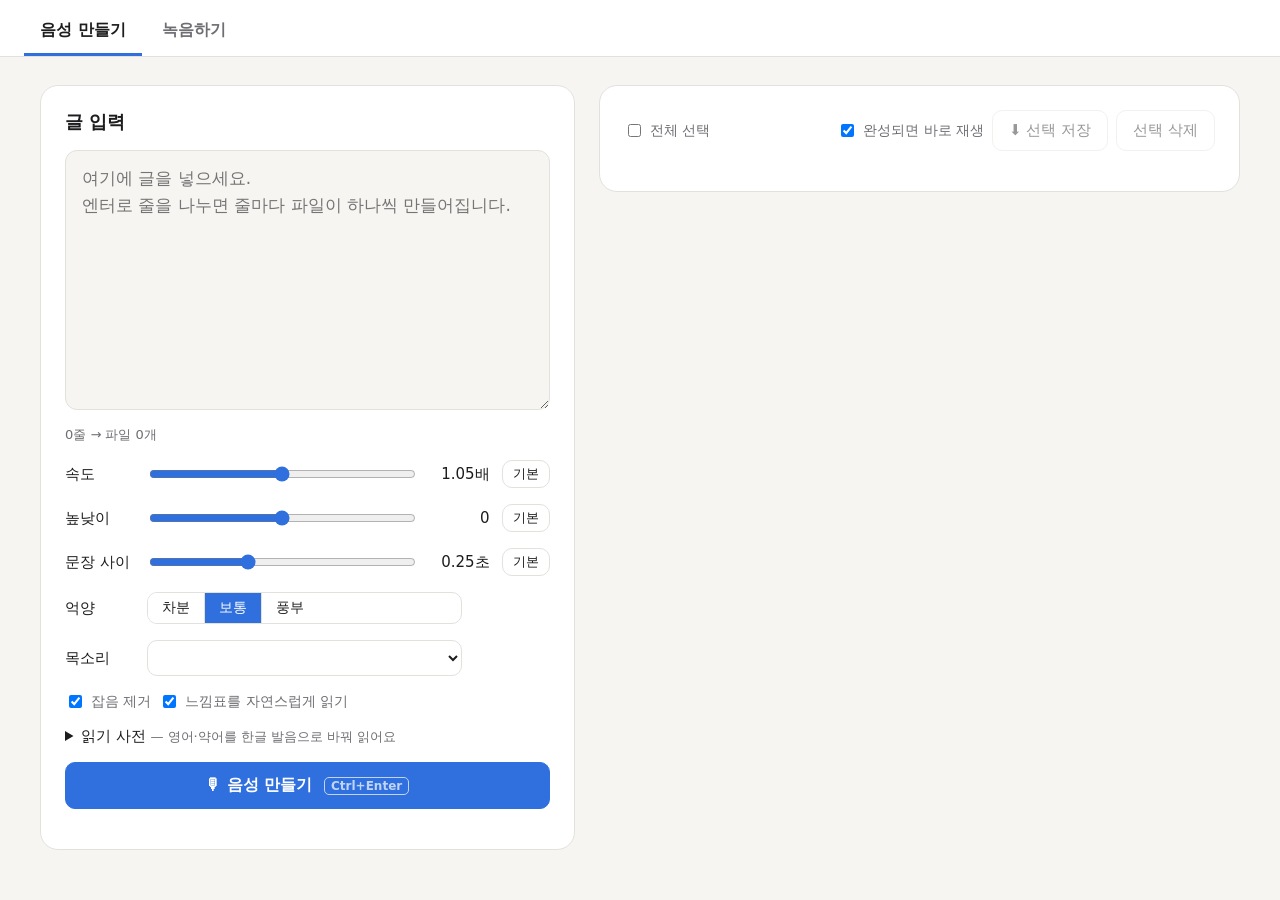
==== recorder/index.html @ a4bd02d8 "Add files via upload" ====
<!doctype html>
<html lang="ko">
<head>
<meta charset="utf-8">
<meta name="viewport" content="width=device-width, initial-scale=1">
<title>내 목소리 스튜디오</title>
<style>
  :root {
    --bg: #f6f5f2; --panel: #ffffff; --text: #1d1d1f; --muted: #6e6e73; --line: #e3e1dc;
    --accent: #2f6fde; --rec: #e0383e; --ok: #1f9d55; --warn: #c27c0e;
  }
  @media (prefers-color-scheme: dark) {
    :root { --bg: #151517; --panel: #1f1f22; --text: #f2f2f4; --muted: #9a9aa1; --line: #333338;
      --accent: #5b8ff0; --rec: #ff5a5f; --ok: #3cc47c; --warn: #e5a23a; }
  }
  * { box-sizing: border-box; }
  body { margin: 0; background: var(--bg); color: var(--text);
    font-family: "Pretendard", "Malgun Gothic", system-ui, sans-serif; }
  nav.tabs { display: flex; gap: 4px; padding: 10px 24px 0; border-bottom: 1px solid var(--line); background: var(--panel); }
  nav.tabs button { border: 0; border-bottom: 3px solid transparent; border-radius: 0; background: none; padding: 10px 16px 12px;
    font-size: 16px; font-weight: 600; color: var(--muted); }
  nav.tabs button.on { color: var(--text); border-bottom-color: var(--accent); }
  [hidden] { display: none !important; }
  .app { display: grid; grid-template-columns: 1fr 320px; min-height: calc(100vh - 52px); }

  .gen { display: grid; grid-template-columns: minmax(320px, 1fr) minmax(360px, 1.2fr); gap: 24px; padding: 28px 40px; align-items: start; }
  .panel { background: var(--panel); border: 1px solid var(--line); border-radius: 18px; padding: 24px; display: flex; flex-direction: column; gap: 16px; }
  .panel h2 { margin: 0; font-size: 18px; }
  #genText { width: 100%; min-height: 260px; resize: vertical; font: inherit; font-size: 17px; line-height: 1.6; padding: 14px 16px;
    border-radius: 12px; border: 1px solid var(--line); background: var(--bg); color: var(--text); }
  #genText:focus { outline: none; border-color: var(--accent); }
  .slider { display: grid; grid-template-columns: 70px 1fr 64px auto; gap: 12px; align-items: center; font-size: 15px; }
  .slider input { width: 100%; accent-color: var(--accent); }
  .slider output { font-variant-numeric: tabular-nums; text-align: right; }
  .slider button { padding: 4px 10px; font-size: 13px; }
  .seg { display: inline-flex; border: 1px solid var(--line); border-radius: 10px; overflow: hidden; }
  .seg button { border: 0; border-radius: 0; padding: 6px 14px; font-size: 14px; }
  .seg button + button { border-left: 1px solid var(--line); }
  .seg button.on { background: var(--accent); color: #fff; }
  .slider select { max-width: none; width: 100%; margin: 0; }
  details.lex summary { cursor: pointer; font-size: 15px; }
  details.lex textarea { width: 100%; min-height: 140px; margin: 10px 0 8px; font: inherit; font-size: 14px; padding: 10px 12px;
    border-radius: 10px; border: 1px solid var(--line); background: var(--bg); color: var(--text); resize: vertical; }
  .warn-en { color: var(--warn); }
  button.go { background: var(--accent); border-color: var(--accent); color: #fff; font-weight: 700; font-size: 16px; padding: 12px; }
  .toolbar { display: flex; gap: 8px; align-items: center; flex-wrap: wrap; }
  .toolbar label { display: flex; gap: 6px; align-items: center; font-size: 14px; color: var(--muted); }
  .items { display: flex; flex-direction: column; gap: 8px; max-height: calc(100vh - 260px); overflow-y: auto; }
  .gi { display: grid; grid-template-columns: 22px 1fr auto; gap: 10px; align-items: center; padding: 12px; border: 1px solid var(--line); border-radius: 12px; }
  .gi.new { border-color: var(--accent); }
  .gi .txt { font-size: 15px; line-height: 1.45; word-break: keep-all; }
  .gi .meta { font-size: 12px; color: var(--muted); margin-top: 4px; font-variant-numeric: tabular-nums; }
  .gi .meta .err { color: var(--rec); }
  .gi .acts { display: flex; gap: 6px; }
  .gi .acts button { padding: 6px 10px; font-size: 14px; }
  .gi input[type=checkbox] { width: 18px; height: 18px; accent-color: var(--accent); }
  .empty { color: var(--muted); text-align: center; padding: 40px 0; }
  .note { font-size: 13px; color: var(--muted); }
  main { padding: 28px 40px; display: flex; flex-direction: column; gap: 20px; }
  aside { background: var(--panel); border-left: 1px solid var(--line); display: flex; flex-direction: column; max-height: 100vh; position: sticky; top: 0; }

  .stats { display: flex; gap: 28px; align-items: flex-end; flex-wrap: wrap; }
  .stat .k { font-size: 13px; color: var(--muted); }
  .stat .v { font-size: 26px; font-weight: 700; font-variant-numeric: tabular-nums; }
  .goal { flex: 1; min-width: 220px; }
  .bar { height: 10px; background: var(--line); border-radius: 99px; overflow: hidden; margin-top: 8px; }
  .bar > div { height: 100%; background: var(--accent); width: 0; transition: width .3s; }
  .bar.done > div { background: var(--ok); }

  .card { background: var(--panel); border: 1px solid var(--line); border-radius: 18px; padding: 36px 44px;
    flex: 1; display: flex; flex-direction: column; justify-content: center; gap: 22px; min-height: 340px; }
  .card.recording { border-color: var(--rec); box-shadow: 0 0 0 3px color-mix(in srgb, var(--rec) 25%, transparent); }
  .pos { color: var(--muted); font-size: 15px; display: flex; gap: 12px; align-items: center; }
  .badge { font-size: 13px; padding: 3px 10px; border-radius: 99px; background: var(--line); color: var(--muted); }
  .badge.ok { background: color-mix(in srgb, var(--ok) 18%, transparent); color: var(--ok); }
  .badge.warn { background: color-mix(in srgb, var(--warn) 18%, transparent); color: var(--warn); }
  .badge.rec { background: var(--rec); color: #fff; }
  .sentence { font-size: clamp(28px, 3.6vw, 46px); line-height: 1.45; font-weight: 600; word-break: keep-all; }
  textarea.sentence { width: 100%; resize: vertical; min-height: 140px; background: var(--bg); color: var(--text);
    border: 2px solid var(--accent); border-radius: 12px; padding: 12px 16px; font-family: inherit; }
  .meter { height: 8px; background: var(--line); border-radius: 99px; overflow: hidden; visibility: hidden; }
  .recording .meter { visibility: visible; }
  .meter > div { height: 100%; width: 0; background: var(--rec); transition: width 60ms; }

  .controls { display: flex; gap: 10px; flex-wrap: wrap; }
  button { font: inherit; font-size: 15px; padding: 10px 16px; border-radius: 10px; border: 1px solid var(--line);
    background: var(--panel); color: var(--text); cursor: pointer; }
  select { font: inherit; font-size: 14px; padding: 8px 10px; border-radius: 10px; border: 1px solid var(--line);
    background: var(--panel); color: var(--text); max-width: 260px; margin-top: 4px; }
  button:hover:not(:disabled) { border-color: var(--accent); }
  button:disabled { opacity: .45; cursor: default; }
  button.primary { background: var(--rec); border-color: var(--rec); color: #fff; font-weight: 700; min-width: 150px; }
  kbd { font-family: inherit; font-size: 12px; padding: 1px 6px; border: 1px solid currentColor; border-radius: 5px; opacity: .7; margin-left: 6px; }
  .spacer { flex: 1; }
  .hint { color: var(--muted); font-size: 14px; }
  .msg { min-height: 20px; font-size: 14px; color: var(--warn); }

  aside h2 { font-size: 15px; margin: 0; padding: 18px 18px 10px; }
  .list { overflow-y: auto; flex: 1; padding: 0 8px 12px; }
  .item { display: grid; grid-template-columns: 26px 1fr auto; gap: 8px; padding: 8px 10px; border-radius: 8px; cursor: pointer; font-size: 14px; align-items: start; }
  .item:hover { background: var(--bg); }
  .item.cur { background: color-mix(in srgb, var(--accent) 14%, transparent); }
  .item .n { color: var(--muted); font-variant-numeric: tabular-nums; }
  .item .t { overflow: hidden; text-overflow: ellipsis; display: -webkit-box; -webkit-line-clamp: 2; -webkit-box-orient: vertical; }
  .item .d { color: var(--ok); font-size: 12px; font-variant-numeric: tabular-nums; white-space: nowrap; }
  .item .d.warn { color: var(--warn); }
  .asidefoot { padding: 12px; border-top: 1px solid var(--line); }
  .asidefoot button { width: 100%; }

  @media (max-width: 860px) {
    .app, .gen { grid-template-columns: 1fr; }
    .gen { padding: 16px; }
    nav.tabs { padding: 6px 8px 0; }
    main { padding: 16px; }
    .card { padding: 24px 20px; }
    aside { position: static; max-height: 50vh; border-left: 0; border-top: 1px solid var(--line); }
  }
</style>
</head>
<body>
<nav class="tabs">
  <button data-tab="gen">음성 만들기</button>
  <button data-tab="rec">녹음하기</button>
</nav>

<div class="gen" id="genView" hidden>
  <section class="panel">
    <h2>글 입력</h2>
    <textarea id="genText" placeholder="여기에 글을 넣으세요.&#10;엔터로 줄을 나누면 줄마다 파일이 하나씩 만들어집니다."></textarea>
    <div class="note" id="lineInfo">0줄 → 파일 0개</div>
    <div class="slider"><span>속도</span><input type="range" id="speed" min="0.8" max="1.3" step="0.01" value="1.05"><output id="speedOut">1.05배</output><button data-reset="speed">기본</button></div>
    <div class="slider"><span>높낮이</span><input type="range" id="pitch" min="-6" max="6" step="0.5" value="0"><output id="pitchOut">0</output><button data-reset="pitch">기본</button></div>
    <div class="slider"><span>문장 사이</span><input type="range" id="gap" min="0.05" max="0.6" step="0.05" value="0.25"><output id="gapOut">0.25초</output><button data-reset="gap">기본</button></div>
    <div class="slider"><span>억양</span>
      <div class="seg" id="style"><button data-v="calm">차분</button><button data-v="normal">보통</button><button data-v="rich">풍부</button></div>
      <span></span><span></span></div>
    <div class="slider"><span>목소리</span><select id="voice"></select><span></span><span></span></div>
    <div class="toolbar">
      <label><input type="checkbox" id="denoise" checked> 잡음 제거</label>
      <label><input type="checkbox" id="calm_exclaim" checked> 느낌표를 자연스럽게 읽기</label>
    </div>
    <details class="lex">
      <summary>읽기 사전 <span class="note">— 영어·약어를 한글 발음으로 바꿔 읽어요</span></summary>
      <textarea id="lexText" spellcheck="false" placeholder="YouTube = 유튜브"></textarea>
      <div class="toolbar"><span class="note">한 줄에 하나씩 “원래 글자 = 읽는 법”</span><span class="spacer"></span><button id="lexSave">사전 저장</button></div>
    </details>
    <button class="go" id="genBtn">🎙 음성 만들기 <kbd>Ctrl+Enter</kbd></button>
    <div class="note" id="modelInfo"></div>
  </section>

  <section class="panel">
    <div class="toolbar">
      <label><input type="checkbox" id="selAll"> 전체 선택</label>
      <span class="spacer"></span>
      <label><input type="checkbox" id="autoPlay" checked> 완성되면 바로 재생</label>
      <button id="saveSel" disabled>⬇ 선택 저장</button>
      <button id="delSel" disabled>선택 삭제</button>
    </div>
    <div class="items" id="items"></div>
  </section>
</div>

<div class="app" id="recView" hidden>
  <main>
    <div class="stats">
      <div class="stat"><div class="k">녹음한 문장</div><div class="v" id="count">0 / 0</div></div>
      <div class="stat"><div class="k">총 길이</div><div class="v" id="total">0:00</div></div>
      <div class="stat goal">
        <div class="k" id="goalText">목표 3:00까지 3:00 남음</div>
        <div class="bar" id="bar"><div></div></div>
      </div>
      <div class="stat"><div class="k">마이크</div><select id="mic"><option value="">기본 마이크</option></select></div>
    </div>

    <div class="card" id="card">
      <div class="pos"><span id="pos">1 / 40</span><span class="badge" id="badge">미녹음</span><span id="timer"></span></div>
      <div class="sentence" id="sentence"></div>
      <div class="meter"><div id="meter"></div></div>
      <div class="controls">
        <button class="primary" id="recBtn">● 녹음<kbd>Space</kbd></button>
        <button id="playBtn" disabled>▶ 다시 듣기<kbd>Enter</kbd></button>
        <button id="redoBtn" disabled>↻ 다시 녹음<kbd>R</kbd></button>
        <span class="spacer"></span>
        <button id="prevBtn">← 이전</button>
        <button id="nextBtn">다음 →</button>
      </div>
      <div class="controls">
        <button id="editBtn">✎ 문장 고치기<kbd>E</kbd></button>
        <button id="addBtn">＋ 문장 추가</button>
        <button id="delBtn">문장 삭제</button>
      </div>
      <div class="msg" id="msg"></div>
    </div>
    <div class="hint">Space 녹음 시작/정지 · Enter 다시 듣기 · R 다시 녹음 · ←/→ 이전/다음 · E 문장 고치기 (고치는 중엔 Enter 저장, Esc 취소)</div>
  </main>

  <aside>
    <h2>문장 목록</h2>
    <div class="list" id="list"></div>
    <div class="asidefoot"><button id="addEndBtn">＋ 맨 끝에 문장 추가</button></div>
  </aside>
</div>

<script>
const GOAL = 180;
const $ = id => document.getElementById(id);
let sentences = [], recs = {}, cur = 0;
let rec = null;          // active recording session
let editing = false;
let player = null;

const fmt = s => { s = Math.round(s); return `${Math.floor(s / 60)}:${String(s % 60).padStart(2, "0")}`; };
const say = t => { $("msg").textContent = t || ""; };

async function api(method, url, body, isJson = true) {
  const r = await fetch(url, { method, body: isJson && body !== undefined ? JSON.stringify(body) : body,
    headers: isJson && body !== undefined ? { "Content-Type": "application/json" } : {} });
  if (!r.ok) throw new Error(`${r.status} ${await r.text()}`);
  return r.json();
}

async function load() {
  const s = await api("GET", "/api/state");
  sentences = s.sentences; recs = s.recordings;
  render();
}

function saveSentences() { return api("PUT", "/api/sentences", sentences); }

function render() {
  const s = sentences[cur];
  const r = s && recs[s.id];
  const stale = r && r.text && r.text !== s.text;
  $("pos").textContent = sentences.length ? `${cur + 1} / ${sentences.length}` : "문장 없음";
  if (!editing) $("sentence").textContent = s ? s.text : "문장을 추가해 주세요.";

  const b = $("badge");
  if (rec) { b.className = "badge rec"; b.textContent = "녹음 중"; }
  else if (stale) { b.className = "badge warn"; b.textContent = `문장이 바뀜 · 다시 녹음 필요`; }
  else if (r) { b.className = "badge ok"; b.textContent = `녹음됨 ${r.duration.toFixed(1)}초`; }
  else { b.className = "badge"; b.textContent = "미녹음"; }

  $("card").classList.toggle("recording", !!rec);
  $("recBtn").innerHTML = rec ? "■ 정지<kbd>Space</kbd>" : "● 녹음<kbd>Space</kbd>";
  $("recBtn").disabled = !s || editing;
  $("playBtn").disabled = !r || !!rec || editing;
  $("redoBtn").disabled = !r || !!rec || editing;
  $("prevBtn").disabled = cur <= 0 || !!rec;
  $("nextBtn").disabled = cur >= sentences.length - 1 || !!rec;
  for (const id of ["editBtn", "addBtn", "delBtn", "addEndBtn"]) $(id).disabled = !!rec;
  $("delBtn").disabled = !!rec || !s;
  $("editBtn").innerHTML = editing ? "✓ 저장<kbd>Enter</kbd>" : "✎ 문장 고치기<kbd>E</kbd>";

  const ids = new Set(sentences.map(x => x.id));
  const done = Object.entries(recs).filter(([id]) => ids.has(id));
  const total = done.reduce((a, [, x]) => a + x.duration, 0);
  $("count").textContent = `${done.length} / ${sentences.length}`;
  $("total").textContent = fmt(total);
  $("goalText").textContent = total >= GOAL ? "목표 3:00 달성! 🎉" : `목표 3:00까지 ${fmt(GOAL - total)} 남음`;
  $("bar").firstElementChild.style.width = `${Math.min(100, total / GOAL * 100)}%`;
  $("bar").classList.toggle("done", total >= GOAL);

  const list = $("list");
  list.innerHTML = "";
  sentences.forEach((x, i) => {
    const rr = recs[x.id], st = rr && rr.text && rr.text !== x.text;
    const el = document.createElement("div");
    el.className = "item" + (i === cur ? " cur" : "");
    el.innerHTML = `<span class="n">${i + 1}</span><span class="t"></span><span class="d${st ? " warn" : ""}">${rr ? (st ? "⚠ " : "✓ ") + rr.duration.toFixed(1) + "s" : ""}</span>`;
    el.querySelector(".t").textContent = x.text;
    el.onclick = () => { if (!rec && !editing) go(i); };
    list.appendChild(el);
  });
  list.children[cur]?.scrollIntoView({ block: "nearest" });
}

function go(i) {
  if (i < 0 || i >= sentences.length) return;
  stopPlay(); cur = i; say(""); render();
}

// ---- recording: raw PCM via AudioWorklet -> 16-bit mono WAV ----
let stream = null, ctx = null;
const WORKLET = `class Cap extends AudioWorkletProcessor {
  process(inputs) { const c = inputs[0][0]; if (c) this.port.postMessage(c.slice(0)); return true; }
} registerProcessor("cap", Cap);`;

async function ensureMic() {
  if (stream) return;
  const deviceId = $("mic").value;
  stream = await navigator.mediaDevices.getUserMedia({ audio: {
    channelCount: 1, echoCancellation: false, noiseSuppression: false, autoGainControl: false,
    ...(deviceId ? { deviceId: { exact: deviceId } } : {}) } });
  if (!ctx) {
    ctx = new AudioContext();
    await ctx.audioWorklet.addModule(URL.createObjectURL(new Blob([WORKLET], { type: "application/javascript" })));
  }
  listMics();  // labels only become visible after permission is granted
}

async function listMics() {
  const sel = $("mic");
  let saved = null; try { saved = localStorage.getItem("mic"); } catch {}
  const keep = sel.value || saved || "";
  const devs = (await navigator.mediaDevices.enumerateDevices()).filter(d => d.kind === "audioinput" && d.deviceId !== "default" && d.deviceId !== "communications");
  sel.innerHTML = '<option value="">기본 마이크</option>';
  devs.forEach((d, i) => { const o = document.createElement("option"); o.value = d.deviceId; o.textContent = d.label || `마이크 ${i + 1}`; sel.appendChild(o); });
  if ([...sel.options].some(o => o.value === keep)) sel.value = keep;
}

$("mic").addEventListener("change", e => {
  try { localStorage.setItem("mic", e.target.value); } catch {}
  if (stream) { stream.getTracks().forEach(t => t.stop()); stream = null; }
  e.target.blur();
});
listMics();

async function startRec() {
  if (rec || editing || !sentences[cur]) return;
  stopPlay();
  try { await ensureMic(); }
  catch (e) { say("마이크를 쓸 수 없어요. 브라우저 주소창 왼쪽에서 마이크 권한을 허용해 주세요."); return; }
  await ctx.resume();
  const src = ctx.createMediaStreamSource(stream);
  const node = new AudioWorkletNode(ctx, "cap");
  const chunks = [];
  const t0 = performance.now();
  node.port.onmessage = e => {
    chunks.push(e.data);
    let peak = 0; for (const v of e.data) peak = Math.max(peak, Math.abs(v));
    $("meter").style.width = `${Math.min(100, peak * 140)}%`;
  };
  src.connect(node);
  const tick = setInterval(() => { $("timer").textContent = `${((performance.now() - t0) / 1000).toFixed(1)}초`; }, 100);
  rec = { src, node, chunks, tick, id: sentences[cur].id };
  say(""); render();
}

async function stopRec() {
  if (!rec) return;
  const r = rec; rec = null;
  r.src.disconnect(); r.node.disconnect(); clearInterval(r.tick);
  $("timer").textContent = ""; $("meter").style.width = "0";
  const n = r.chunks.reduce((a, c) => a + c.length, 0);
  if (n / ctx.sampleRate < 0.6) { say("너무 짧아서 저장하지 않았어요. 다시 녹음해 주세요."); render(); return; }
  const pcm = new Float32Array(n); let o = 0;
  for (const c of r.chunks) { pcm.set(c, o); o += c.length; }
  let peak = 0; for (const v of pcm) peak = Math.max(peak, Math.abs(v));
  try {
    recs[r.id] = await api("POST", `/api/recordings/${r.id}`, encodeWav(pcm, ctx.sampleRate), false);
    if (peak > 0.98) say("소리가 너무 커서 찢어졌을 수 있어요. 마이크에서 조금 떨어져서 다시 녹음해 보세요.");
    else if (peak < 0.05) say("소리가 너무 작아요. 마이크에 조금 가까이 가서 다시 녹음해 보세요.");
  } catch (e) { say("저장 실패: " + e.message); }
  render();
}

function encodeWav(pcm, rate) {
  const buf = new ArrayBuffer(44 + pcm.length * 2), v = new DataView(buf);
  const w = (o, s) => { for (let i = 0; i < s.length; i++) v.setUint8(o + i, s.charCodeAt(i)); };
  w(0, "RIFF"); v.setUint32(4, 36 + pcm.length * 2, true); w(8, "WAVE"); w(12, "fmt ");
  v.setUint32(16, 16, true); v.setUint16(20, 1, true); v.setUint16(22, 1, true);
  v.setUint32(24, rate, true); v.setUint32(28, rate * 2, true); v.setUint16(32, 2, true); v.setUint16(34, 16, true);
  w(36, "data"); v.setUint32(40, pcm.length * 2, true);
  for (let i = 0; i < pcm.length; i++) { const s = Math.max(-1, Math.min(1, pcm[i])); v.setInt16(44 + i * 2, s < 0 ? s * 0x8000 : s * 0x7fff, true); }
  return new Blob([buf], { type: "audio/wav" });
}

function toggleRec() { rec ? stopRec() : startRec(); }

function play() {
  const s = sentences[cur];
  if (!s || !recs[s.id] || rec) return;
  stopPlay();
  player = new Audio(`/api/recordings/${s.id}?t=${Date.now()}`);
  player.play();
}
function stopPlay() { if (player) { player.pause(); player = null; } }

// ---- editing sentences ----
function startEdit() {
  if (rec || !sentences[cur]) return;
  editing = true;
  const ta = document.createElement("textarea");
  ta.className = "sentence"; ta.id = "sentence"; ta.value = sentences[cur].text;
  ta.onkeydown = e => {
    if (e.key === "Enter" && !e.shiftKey && !e.isComposing) { e.preventDefault(); finishEdit(true); }
    if (e.key === "Escape") { e.preventDefault(); finishEdit(false); }
  };
  $("sentence").replaceWith(ta); ta.focus(); ta.select();
  render();
}

async function finishEdit(save) {
  if (!editing) return;
  const ta = $("sentence"), text = ta.value.trim();
  editing = false;
  const div = document.createElement("div"); div.className = "sentence"; div.id = "sentence";
  ta.replaceWith(div);
  if (save && text && text !== sentences[cur].text) {
    sentences[cur].text = text;
    try { await saveSentences(); if (recs[sentences[cur].id]) say("문장을 고쳤어요. 녹음과 내용이 달라졌으니 다시 녹음해 주세요."); }
    catch (e) { say("저장 실패: " + e.message); }
  } else if (save && !text) say("빈 문장은 저장할 수 없어요.");
  render();
}

async function addSentence(at) {
  if (rec) return;
  if (editing) await finishEdit(true);
  const id = crypto.randomUUID().replace(/-/g, "").slice(0, 8);
  sentences.splice(at, 0, { id, text: "새 문장을 입력하세요." });
  await saveSentences();
  cur = at; render(); startEdit();
}

async function deleteSentence() {
  const s = sentences[cur];
  if (!s || rec) return;
  if (!confirm(`이 문장을 삭제할까요?${recs[s.id] ? "\n녹음 파일도 함께 지워집니다." : ""}\n\n${s.text}`)) return;
  if (editing) { editing = false; const div = document.createElement("div"); div.className = "sentence"; div.id = "sentence"; $("sentence").replaceWith(div); }
  if (recs[s.id]) { await api("DELETE", `/api/recordings/${s.id}`); delete recs[s.id]; }
  sentences.splice(cur, 1);
  await saveSentences();
  cur = Math.min(cur, sentences.length - 1); if (cur < 0) cur = 0;
  render();
}

// ---- wiring ----
const click = (id, fn) => $(id).addEventListener("click", e => { e.currentTarget.blur(); fn(); });
click("recBtn", toggleRec);
click("playBtn", play);
click("redoBtn", startRec);
click("prevBtn", () => go(cur - 1));
click("nextBtn", () => go(cur + 1));
click("editBtn", () => editing ? finishEdit(true) : startEdit());
click("addBtn", () => addSentence(cur + 1));
click("addEndBtn", () => addSentence(sentences.length));
click("delBtn", deleteSentence);

document.addEventListener("keydown", e => {
  if (tab !== "rec" || editing || e.target.closest("textarea, input, select") || e.ctrlKey || e.metaKey || e.altKey) return;
  if (e.code === "Space") { e.preventDefault(); if (!e.repeat) toggleRec(); }
  else if (e.key === "ArrowRight") { e.preventDefault(); if (!rec) go(cur + 1); }
  else if (e.key === "ArrowLeft") { e.preventDefault(); if (!rec) go(cur - 1); }
  else if (e.key === "Enter") { e.preventDefault(); play(); }
  else if (e.key === "r" || e.key === "R" || e.key === "ㄱ") { e.preventDefault(); startRec(); }
  else if (e.key === "e" || e.key === "E" || e.key === "ㄷ") { e.preventDefault(); startEdit(); }
});

load().catch(e => say("서버에 연결할 수 없어요: " + e.message));

// ---- tabs ----
let tab = "gen";
function showTab(t) {
  if (rec) return;  // don't leave the recorder mid-take
  tab = t;
  $("genView").hidden = t !== "gen";
  $("recView").hidden = t !== "rec";
  document.querySelectorAll("nav.tabs button").forEach(b => b.classList.toggle("on", b.dataset.tab === t));
  if (t !== "rec") stopPlay();
  try { localStorage.setItem("tab", t); } catch {}
}
document.querySelectorAll("nav.tabs button").forEach(b => b.addEventListener("click", () => { b.blur(); showTab(b.dataset.tab); }));
try { showTab(localStorage.getItem("tab") || "gen"); } catch { showTab("gen"); }

// ---- 음성 만들기 ----
let genItems = [], selected = new Set(), seen = null, genPlayer = null, pollTimer = null;
const playQueue = [];
const DEFAULTS = { speed: 1.05, pitch: 0, gap: 0.25 };
const STYLE_NAMES = { calm: "차분", normal: "보통", rich: "풍부" };

function pref(k, v) { try { if (v === undefined) return localStorage.getItem(k); localStorage.setItem(k, v); } catch {} }
for (const k of ["speed", "pitch", "gap"]) {
  const saved = pref(k); if (saved !== null && saved !== undefined) $(k).value = saved;
  $(k).addEventListener("input", () => { pref(k, $(k).value); sliderLabels(); });
}
document.querySelectorAll("[data-reset]").forEach(b => b.addEventListener("click", () => {
  const k = b.dataset.reset; $(k).value = DEFAULTS[k]; pref(k, $(k).value); sliderLabels();
}));
function sliderLabels() {
  $("speedOut").textContent = `${(+$("speed").value).toFixed(2)}배`;
  const p = +$("pitch").value;
  $("pitchOut").textContent = p === 0 ? "0" : `${p > 0 ? "+" : ""}${p}반음`;
  $("gapOut").textContent = `${(+$("gap").value).toFixed(2)}초`;
}
sliderLabels();
for (const k of ["autoPlay", "denoise", "calm_exclaim"]) {
  const v = pref(k); if (v === "0" || v === "1") $(k).checked = v === "1";
  $(k).addEventListener("change", e => pref(k, e.target.checked ? "1" : "0"));
}

let style = pref("style") || "normal";
function renderStyle() { document.querySelectorAll("#style button").forEach(b => b.classList.toggle("on", b.dataset.v === style)); }
document.querySelectorAll("#style button").forEach(b => b.addEventListener("click", () => { style = b.dataset.v; pref("style", style); renderStyle(); }));
renderStyle();

async function loadVoices() {
  const { voices } = await api("GET", "/api/tts/voices");
  const sel = $("voice"), want = sel.value || pref("voice") || "A";
  sel.innerHTML = "";
  for (const v of voices) { const o = document.createElement("option"); o.value = v.id; o.textContent = v.label; sel.appendChild(o); }
  sel.value = voices.some(v => v.id === want) ? want : "A";
}
$("voice").addEventListener("change", e => pref("voice", e.target.value));
function voiceLabel(id) {
  const o = [...$("voice").options].find(o => o.value === id);
  return "목소리 " + (o ? o.textContent.replace(/^녹음: /, "").slice(0, 14) + "…" : id);
}
$("voice").addEventListener("focus", () => loadVoices().catch(() => {}));  // pick up new recordings
loadVoices().catch(() => {});

// 읽기 사전: "YouTube = 유튜브" per line
let lexicon = [];
async function loadLexicon() {
  lexicon = (await api("GET", "/api/tts/lexicon")).pairs;
  $("lexText").value = lexicon.map(([a, b]) => `${a} = ${b}`).join("\n");
  lineInfo();
}
$("lexSave").addEventListener("click", async () => {
  const pairs = $("lexText").value.split("\n").map(l => l.split("=").map(s => s.trim())).filter(p => p.length === 2 && p[0] && p[1]);
  await api("PUT", "/api/tts/lexicon", { pairs });
  await loadLexicon();
  $("lexSave").textContent = "저장됨 ✓"; setTimeout(() => $("lexSave").textContent = "사전 저장", 1500);
});
loadLexicon().catch(() => {});

// English words that the dictionary doesn't cover read awkwardly — point them out.
function unknownEnglish(text) {
  const known = new Set(lexicon.map(([a]) => a.toLowerCase()));
  const words = text.match(/[A-Za-z][A-Za-z0-9'\-]*/g) || [];
  return [...new Set(words.filter(w => !known.has(w.toLowerCase())))];
}
const genLines = () => $("genText").value.split("\n").map(l => l.trim()).filter(Boolean);
$("genText").value = pref("draft") || "";
$("genText").addEventListener("input", () => { pref("draft", $("genText").value); lineInfo(); });
$("genText").addEventListener("keydown", e => { if (e.key === "Enter" && (e.ctrlKey || e.metaKey)) { e.preventDefault(); generate(); } });

// Seconds of CPU time per character, learned from finished items (first test: ~2.6 s/char).
function secPerChar() {
  const done = genItems.filter(i => i.status === "done" && i.took);
  if (!done.length) return 2.6;
  return done.reduce((a, i) => a + i.took, 0) / done.reduce((a, i) => a + i.text.length, 0);
}
const fmtWait = s => s < 60 ? `${Math.max(1, Math.round(s))}초` : `${Math.round(s / 60)}분`;

function lineInfo() {
  const lines = genLines(), chars = lines.reduce((a, l) => a + l.length, 0);
  $("lineInfo").textContent = lines.length ? `${lines.length}줄 → 파일 ${lines.length}개 · 예상 약 ${fmtWait(chars * secPerChar())}` : "0줄 → 파일 0개";
  const en = unknownEnglish(lines.join(" "));
  if (en.length) {
    const w = document.createElement("div"); w.className = "warn-en";
    w.textContent = `영어 단어 ${en.slice(0, 5).join(", ")}${en.length > 5 ? " 외" : ""} — 읽기 사전에 한글 발음을 넣으면 더 자연스러워요.`;
    $("lineInfo").appendChild(w);
  }
}

function genOpts() {
  return { speed: +$("speed").value, pitch: +$("pitch").value, gap: +$("gap").value, style,
    voice: $("voice").value || "A", denoise: $("denoise").checked, calm_exclaim: $("calm_exclaim").checked };
}

async function generate() {
  const lines = genLines();
  if (!lines.length) { $("genText").focus(); return; }
  $("genBtn").disabled = true;
  try {
    await api("POST", "/api/tts/generate", { text: lines.join("\n"), ...genOpts() });
    $("genText").value = ""; pref("draft", ""); lineInfo();
    await refreshGen();
  } catch (e) { alert("만들기 실패: " + e.message); }
  $("genBtn").disabled = false;
}
$("genBtn").addEventListener("click", generate);

async function refreshGen() {
  let data;
  try { data = await api("GET", "/api/tts/items"); } catch { schedulePoll(5000); return; }
  const prev = new Map(genItems.map(i => [i.id, i.status]));
  genItems = data.items;
  // Auto-play items that finish while the page is open (not ones already done on load).
  if (seen) for (const i of genItems) if (i.status === "done" && prev.get(i.id) && prev.get(i.id) !== "done") queuePlay(i.id);
  seen = true;
  for (const id of [...selected]) if (!genItems.some(i => i.id === id && i.status === "done")) selected.delete(id);
  renderGen(data.model);
  const busy = genItems.some(i => i.status === "queued" || i.status === "generating");
  schedulePoll(busy ? 2000 : null);
}
function schedulePoll(ms) { clearTimeout(pollTimer); if (ms) pollTimer = setTimeout(refreshGen, ms); }

let lastModel = "unloaded";
function renderGen(model = lastModel) {
  lastModel = model;
  const spc = secPerChar();
  const pending = genItems.filter(i => i.status === "queued" || i.status === "generating");
  const waitAll = pending.reduce((a, i) => a + i.text.length * spc, 0);
  $("modelInfo").textContent =
    model === "loading" ? "목소리 모델을 불러오는 중이에요 (처음 한 번, 1~2분)…" :
    model === "error" ? "모델을 불러오지 못했어요. 서버 창의 오류를 확인해 주세요." :
    pending.length ? `${pending.length}개 남음 · 약 ${fmtWait(waitAll)}` : "";
  lineInfo();

  const box = $("items");
  if (!genItems.length) { box.innerHTML = '<div class="empty">아직 만든 음성이 없어요.<br>왼쪽에 글을 넣고 “음성 만들기”를 눌러 보세요.</div>'; }
  else {
    // Keep existing rows (and their playing <audio>) when nothing about them changed.
    const old = new Map([...box.querySelectorAll(".gi")].map(el => [el.dataset.id, el]));
    box.innerHTML = "";
    for (const it of genItems) {
      const sig = `${it.status}|${it.duration}|${selected.has(it.id)}`;
      let el = old.get(it.id);
      if (!el || el.dataset.sig !== sig) el = genRow(it);
      el.dataset.sig = sig;
      box.appendChild(el);
    }
  }
  const doneIds = genItems.filter(i => i.status === "done").map(i => i.id);
  $("selAll").checked = doneIds.length > 0 && doneIds.every(id => selected.has(id));
  $("saveSel").disabled = !selected.size;
  $("delSel").disabled = !selected.size;
  $("saveSel").textContent = selected.size ? `⬇ 선택 저장 (${selected.size})` : "⬇ 선택 저장";
}

function genRow(it) {
  const el = document.createElement("div");
  el.className = "gi"; el.dataset.id = it.id;
  const settings = [`${(+it.speed).toFixed(2)}배`, `높낮이 ${it.pitch > 0 ? "+" : ""}${it.pitch}`,
    it.style ? `억양 ${STYLE_NAMES[it.style] || it.style}` : "", it.gap !== undefined ? `쉼 ${(+it.gap).toFixed(2)}초` : "",
    it.denoise ? "잡음 제거" : "", it.voice ? voiceLabel(it.voice) : ""].filter(Boolean).join(" · ");
  const status = {
    queued: "⏳ 대기 중",
    generating: "🎙 만드는 중…",
    done: `✓ ${it.duration ? it.duration.toFixed(1) + "초" : ""}`,
    error: `<span class="err">오류: ${escapeHtml(it.error || "")}</span>`,
  }[it.status];
  el.innerHTML = `<input type="checkbox" ${it.status === "done" ? "" : "disabled"} ${selected.has(it.id) ? "checked" : ""}>
    <div><div class="txt"></div><div class="meta">${status} · ${settings}</div></div>
    <div class="acts">${it.status === "done" ? '<button data-act="play">▶ 듣기</button>' : ""}
      ${it.status === "error" ? '<button data-act="retry">다시 만들기</button>' : ""}
      ${it.status === "generating" ? "" : '<button data-act="del" title="삭제">✕</button>'}</div>`;
  el.querySelector(".txt").textContent = it.text;
  el.querySelector("input").addEventListener("change", e => { e.target.checked ? selected.add(it.id) : selected.delete(it.id); renderGen(); });
  el.querySelector('[data-act="play"]')?.addEventListener("click", () => playGen(it.id, true));
  el.querySelector('[data-act="del"]')?.addEventListener("click", async () => {
    if (!confirm(`이 음성을 삭제할까요?\n\n${it.text}`)) return;
    await api("POST", "/api/tts/delete", { ids: [it.id] }); selected.delete(it.id); refreshGen();
  });
  el.querySelector('[data-act="retry"]')?.addEventListener("click", async () => {
    await api("POST", "/api/tts/delete", { ids: [it.id] });
    const { id, text, status, created, duration, error, took, ...opts } = it;
    await api("POST", "/api/tts/generate", { text, ...opts }); refreshGen();
  });
  return el;
}
const escapeHtml = s => s.replace(/[&<>"]/g, c => ({ "&": "&amp;", "<": "&lt;", ">": "&gt;", '"': "&quot;" }[c]));

function queuePlay(id) { if ($("autoPlay").checked) { playQueue.push(id); if (!genPlayer) playNext(); } }
function playNext() { const id = playQueue.shift(); if (id) playGen(id, false); }
function playGen(id, manual) {
  if (manual) playQueue.length = 0;
  if (genPlayer) genPlayer.pause();
  document.querySelectorAll(".gi.new").forEach(e => e.classList.remove("new"));
  document.querySelector(`.gi[data-id="${id}"]`)?.classList.add("new");
  genPlayer = new Audio(`/api/tts/audio/${id}`);
  genPlayer.onended = () => { genPlayer = null; playNext(); };
  genPlayer.play().catch(() => { genPlayer = null; });
}

$("selAll").addEventListener("change", e => {
  selected = new Set(e.target.checked ? genItems.filter(i => i.status === "done").map(i => i.id) : []);
  renderGen();
});

$("delSel").addEventListener("click", async () => {
  if (!confirm(`선택한 ${selected.size}개를 삭제할까요?`)) return;
  await api("POST", "/api/tts/delete", { ids: [...selected] }); selected.clear(); refreshGen();
});

// File names come from the line itself; strip characters Windows forbids and de-duplicate.
function fileNames(items) {
  const used = new Map();
  return items.map(it => {
    let base = it.text.replace(/[\\/:*?"<>|\x00-\x1f]/g, "").replace(/\s+/g, " ").trim().slice(0, 80).replace(/[. ]+$/, "") || it.id;
    const key = base.toLowerCase(), n = (used.get(key) || 0) + 1;
    used.set(key, n);
    return { id: it.id, name: `${n > 1 ? `${base} (${n})` : base}.wav` };
  });
}

$("saveSel").addEventListener("click", async () => {
  // Keep list order (newest first) reversed so files read in the order the lines were written.
  const files = fileNames(genItems.filter(i => selected.has(i.id)).reverse());
  if (window.showDirectoryPicker) {
    let dir;
    try { dir = await showDirectoryPicker({ id: "myvoice", mode: "readwrite" }); }
    catch { return; }  // user cancelled
    let ok = 0;
    for (const f of files) {
      const blob = await (await fetch(`/api/tts/audio/${f.id}`)).blob();
      const w = await (await dir.getFileHandle(f.name, { create: true })).createWritable();
      await w.write(blob); await w.close(); ok++;
    }
    alert(`${ok}개 파일을 “${dir.name}” 폴더에 저장했어요.`);
  } else {
    const r = await fetch("/api/tts/zip", { method: "POST", headers: { "Content-Type": "application/json" }, body: JSON.stringify({ files }) });
    const a = document.createElement("a");
    a.href = URL.createObjectURL(await r.blob()); a.download = "my_voice.zip"; a.click();
  }
});

refreshGen();
</script>
</body>
</html>
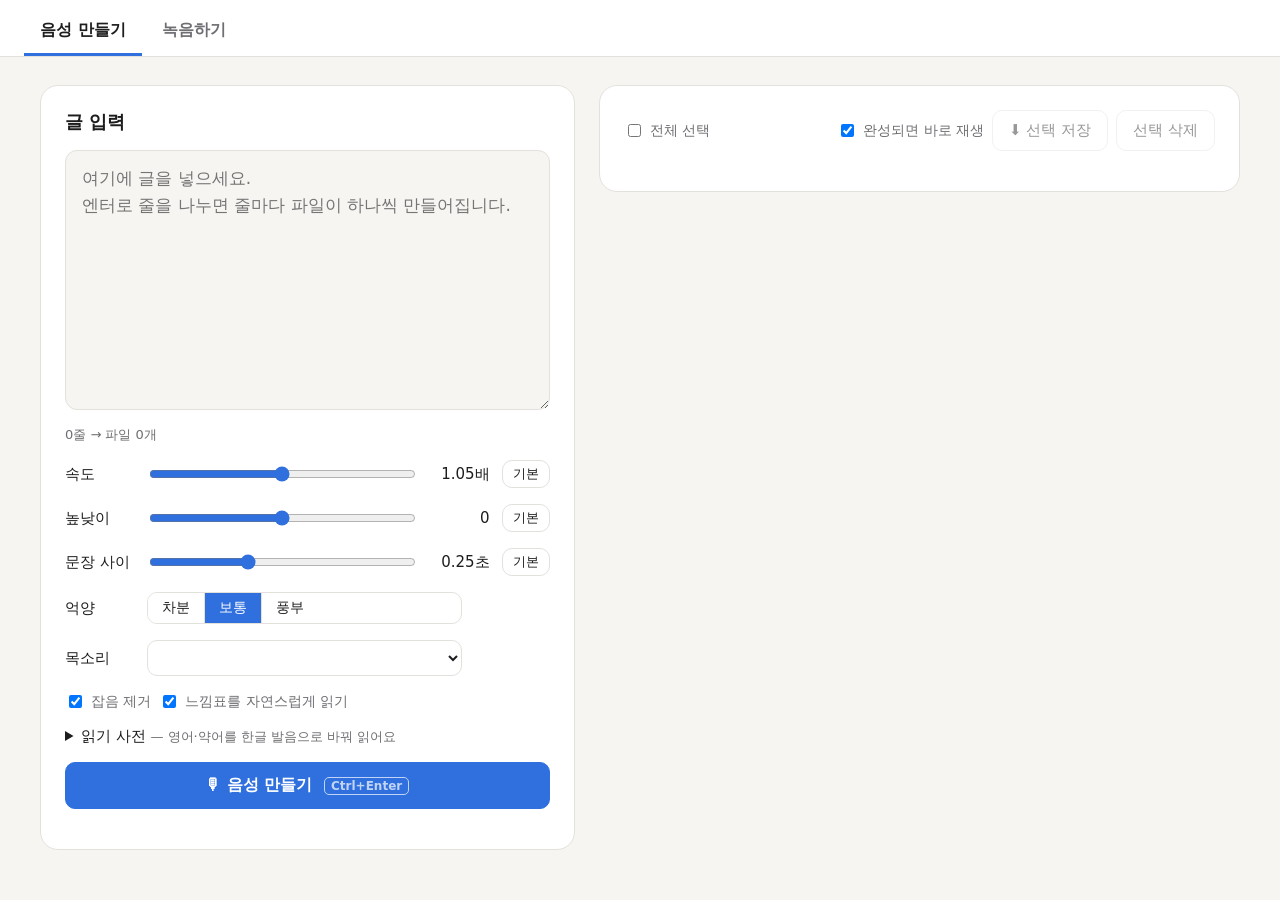
==== commit 0fe6556e: "내 목소리 스튜디오 연결: 장면을 내 목소리로 자동 읽기 - 편집기 「🎙 내 목소리」: 장면 문장을 PC의 스튜디오(server.py)로 보내 만든 WAV를 장면마다 자동으로 넣음" ====
--- a/recorder/index.html
+++ b/recorder/index.html
@@ -128,6 +128,7 @@
     <h2>글 입력</h2>
     <textarea id="genText" placeholder="여기에 글을 넣으세요.&#10;엔터로 줄을 나누면 줄마다 파일이 하나씩 만들어집니다."></textarea>
     <div class="note" id="lineInfo">0줄 → 파일 0개</div>
+    <button id="fromEditor" hidden title="숏츠 편집기의 장면 문장을 한 줄씩 넣어요">📥 편집기 대본 가져오기</button>
     <div class="slider"><span>속도</span><input type="range" id="speed" min="0.8" max="1.3" step="0.01" value="1.05"><output id="speedOut">1.05배</output><button data-reset="speed">기본</button></div>
     <div class="slider"><span>높낮이</span><input type="range" id="pitch" min="-6" max="6" step="0.5" value="0"><output id="pitchOut">0</output><button data-reset="pitch">기본</button></div>
     <div class="slider"><span>문장 사이</span><input type="range" id="gap" min="0.05" max="0.6" step="0.05" value="0.25"><output id="gapOut">0.25초</output><button data-reset="gap">기본</button></div>
@@ -201,6 +202,7 @@
   </aside>
 </div>
 
+<script src="recorder-bridge.js"></script>
 <script>
 const GOAL = 180;
 const $ = id => document.getElementById(id);
@@ -708,6 +710,22 @@
 });
 
 refreshGen();
+
+// ---- 숏츠 편집기와 연결 (편집기의 「같이 쓰기」·「녹음만」으로 열었을 때만) ----
+if (window.ShortsBridge) {
+  let editorLines = [];
+  ShortsBridge.onScript(({ scenes }) => {
+    editorLines = scenes.filter(s => !s.silent && s.text.trim()).map(s => s.text.replace(/\s*\n\s*/g, " ").trim());
+    $("fromEditor").hidden = !editorLines.length;
+    $("fromEditor").textContent = `📥 편집기 대본 가져오기 (${editorLines.length}문장)`;
+  });
+  $("fromEditor").addEventListener("click", () => {
+    const now = $("genText").value.trim();
+    if (now && !confirm("지금 입력된 글을 편집기 대본으로 바꿀까요?")) return;
+    $("genText").value = editorLines.join("\n");
+    pref("draft", $("genText").value); lineInfo();
+  });
+}
 </script>
 </body>
 </html>
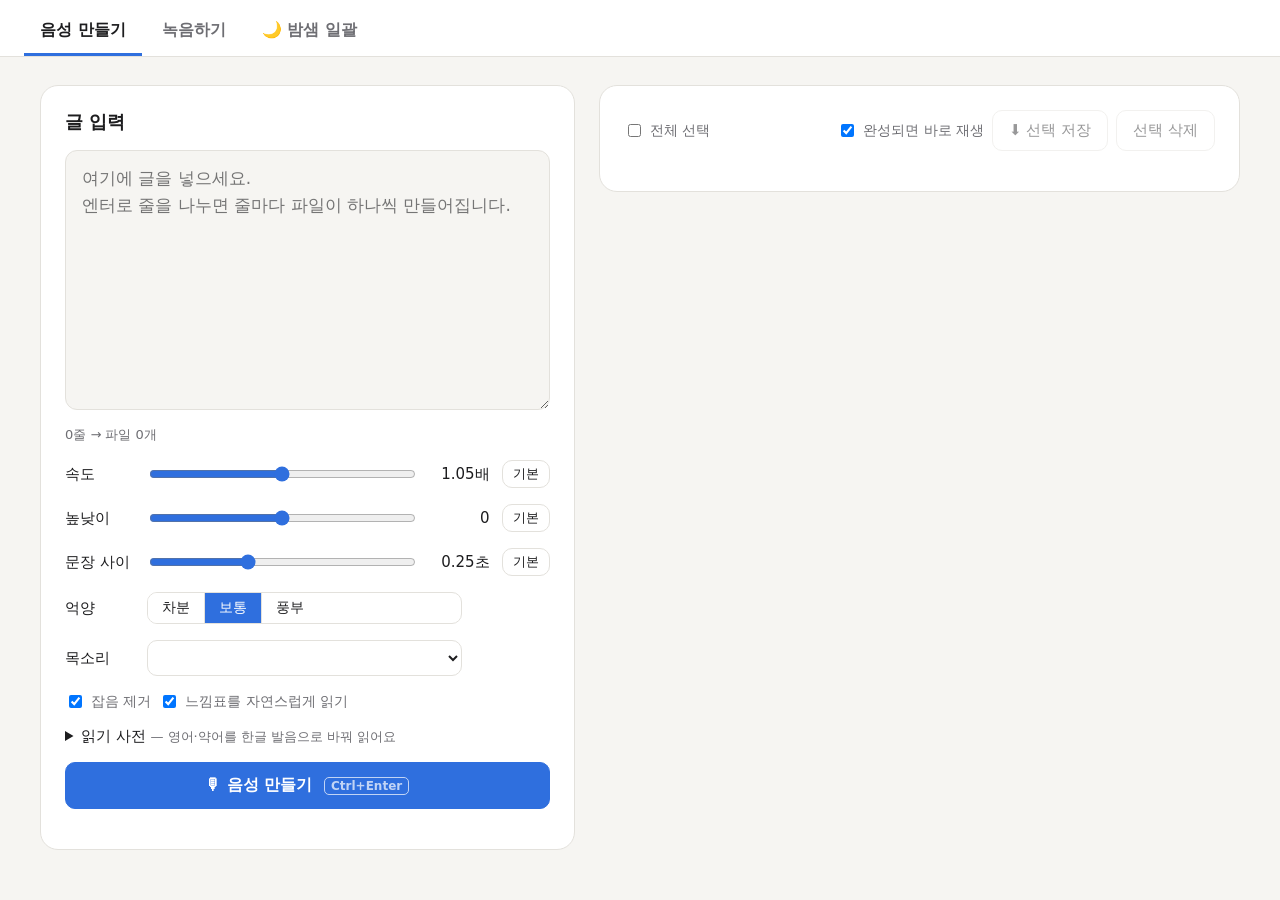
==== commit ab0af0d6: "목소리 입히기 통합 · 간편 녹음기 복원 · 밤샘 일괄 만들기 - 편집기 「🎙 목소리 입히기」: 내 목소리 AI · 브라우저 목소리 · 간편 녹음기 · 스튜디오 녹음 중 골라 장면" ====
--- a/recorder/index.html
+++ b/recorder/index.html
@@ -56,6 +56,15 @@
   .gi input[type=checkbox] { width: 18px; height: 18px; accent-color: var(--accent); }
   .empty { color: var(--muted); text-align: center; padding: 40px 0; }
   .note { font-size: 13px; color: var(--muted); }
+  .batch-text { width: 100%; min-height: 220px; resize: vertical; font: inherit; font-size: 15px; line-height: 1.6; padding: 12px 14px;
+    border-radius: 12px; border: 1px solid var(--line); background: var(--bg); color: var(--text); }
+  .checks { display: flex; flex-wrap: wrap; gap: 6px 14px; grid-column: 2 / 5; font-size: 14px; }
+  .checks label { display: flex; align-items: center; gap: 5px; flex: none; white-space: nowrap; }
+  .bg { border: 1px solid var(--line); border-radius: 12px; padding: 12px 14px; display: grid; grid-template-columns: 1fr auto; gap: 6px 10px; align-items: center; }
+  .bg .tag { font-weight: 600; }
+  .bg .meta { font-size: 13px; color: var(--muted); }
+  .bg .bar { grid-column: 1 / -1; height: 6px; border-radius: 99px; background: var(--bg); overflow: hidden; }
+  .bg .bar i { display: block; height: 100%; background: var(--accent); }
   main { padding: 28px 40px; display: flex; flex-direction: column; gap: 20px; }
   aside { background: var(--panel); border-left: 1px solid var(--line); display: flex; flex-direction: column; max-height: 100vh; position: sticky; top: 0; }
 
@@ -121,6 +130,7 @@
 <nav class="tabs">
   <button data-tab="gen">음성 만들기</button>
   <button data-tab="rec">녹음하기</button>
+  <button data-tab="batch">🌙 밤샘 일괄</button>
 </nav>
 
 <div class="gen" id="genView" hidden>
@@ -161,6 +171,27 @@
   </section>
 </div>
 
+<div class="gen" id="batchView" hidden>
+  <section class="panel">
+    <h2>🌙 밤샘 일괄 만들기</h2>
+    <div class="note">대본 여러 편과 목소리 버전 여러 개를 한 번에 걸어 두면, 서버가 밤새 차례로 만들어 둬요. 다음 날 숏츠 편집기의 <b>🎙 목소리 입히기</b>에서 같은 목소리를 고르면 새로 만들지 않고 바로 들어가요.</div>
+    <textarea id="bText" class="batch-text" spellcheck="false" placeholder="# 1월 띠별 운세&#10;첫 번째 대본 문장들…&#10;---&#10;# 2월 띠별 운세&#10;두 번째 대본 문장들…"></textarea>
+    <div class="note">대본 사이는 <b>---</b> 한 줄로 나눠요. 맨 윗줄을 <b># 제목</b>으로 쓰면 이름이 붙어요. 문장은 편집기와 똑같이 나눠요.</div>
+    <div class="slider"><span>목소리</span><div class="checks" id="bVoices"></div><span></span><span></span></div>
+    <div class="slider"><span>억양</span><div class="checks" id="bStyles">
+      <label><input type="checkbox" value="calm"> 차분</label><label><input type="checkbox" value="normal" checked> 보통</label><label><input type="checkbox" value="rich"> 풍부</label>
+    </div><span></span><span></span></div>
+    <div class="slider"><span>속도</span><select id="bSpeed"><option value="0.95">0.95배</option><option value="1">1.00배</option><option value="1.05" selected>1.05배 (기본)</option><option value="1.1">1.10배</option><option value="1.2">1.20배</option></select><span></span><span></span></div>
+    <div class="note" id="bInfo"></div>
+    <button class="go" id="bGo">🌙 대기열에 걸기</button>
+    <div class="note">작업이 남아 있는 동안 PC가 절전 모드로 들어가지 않아요 (화면은 꺼져도 돼요). 이 페이지는 닫아도 되지만 <b>서버 창은 켜 두세요.</b></div>
+  </section>
+  <section class="panel">
+    <h2>버전별 진행</h2>
+    <div class="items" id="bGroups"></div>
+  </section>
+</div>
+
 <div class="app" id="recView" hidden>
   <main>
     <div class="stats">
@@ -458,6 +489,7 @@
   tab = t;
   $("genView").hidden = t !== "gen";
   $("recView").hidden = t !== "rec";
+  $("batchView").hidden = t !== "batch";
   document.querySelectorAll("nav.tabs button").forEach(b => b.classList.toggle("on", b.dataset.tab === t));
   if (t !== "rec") stopPlay();
   try { localStorage.setItem("tab", t); } catch {}
@@ -580,7 +612,8 @@
   const prev = new Map(genItems.map(i => [i.id, i.status]));
   genItems = data.items;
   // Auto-play items that finish while the page is open (not ones already done on load).
-  if (seen) for (const i of genItems) if (i.status === "done" && prev.get(i.id) && prev.get(i.id) !== "done") queuePlay(i.id);
+  // 밤샘 일괄 · 편집기에서 건 줄(tag 있음)은 밤새 소리 나지 않게 자동 재생하지 않음
+  if (seen) for (const i of genItems) if (!i.tag && i.status === "done" && prev.get(i.id) && prev.get(i.id) !== "done") queuePlay(i.id);
   seen = true;
   for (const id of [...selected]) if (!genItems.some(i => i.id === id && i.status === "done")) selected.delete(id);
   renderGen(data.model);
@@ -620,6 +653,7 @@
   $("saveSel").disabled = !selected.size;
   $("delSel").disabled = !selected.size;
   $("saveSel").textContent = selected.size ? `⬇ 선택 저장 (${selected.size})` : "⬇ 선택 저장";
+  renderBatch();
 }
 
 function genRow(it) {
@@ -709,6 +743,138 @@
   }
 });
 
+// ---- 🌙 밤샘 일괄: 대본 여러 편 × 목소리 버전 여러 개를 대기열에 걸어 두기 ----
+// 문장은 숏츠 편집기(app.js splitSentences)와 똑같이 나눠야 편집기가 만들어 둔 음성을 찾아 써요.
+function splitSentences(text) {
+  const out = [];
+  const seg = typeof Intl !== "undefined" && Intl.Segmenter ? new Intl.Segmenter("ko", { granularity: "sentence" }) : null;
+  for (const line of text.split(/\r?\n+/)) {
+    const t = line.trim();
+    if (!t) continue;
+    if (seg) { for (const s of seg.segment(t)) { const x = s.segment.trim(); if (x) out.push(x); } }
+    else { for (const p of t.match(/[^.!?。！？…]+(?:[.!?。！？…]+["'”’)\]]*|$)/g) || [t]) { const x = p.trim(); if (x) out.push(x); } }
+  }
+  const merged = [];
+  for (const s of out) { if (merged.length && /^[\p{P}\s]+$/u.test(s)) merged[merged.length - 1] += s; else merged.push(s); }
+  return merged;
+}
+const normLine = t => t.replace(/\s+/g, " ").trim();
+
+function parseScripts(raw) {
+  return raw.split(/^\s*-{3,}\s*$/m).map(block => {
+    const lines = block.replace(/^\s*\n/, "").split("\n");
+    let title = "";
+    if (lines[0] && /^\s*#/.test(lines[0])) title = lines.shift().replace(/^\s*#+\s*/, "").trim();
+    const sentences = splitSentences(lines.join("\n")).map(normLine).filter(Boolean);
+    return { title: title || (sentences[0] || "").slice(0, 14), sentences };
+  }).filter(s => s.sentences.length);
+}
+
+let bVoiceList = [], bDefaults = null;
+const bChecked = id => [...document.querySelectorAll(`#${id} input:checked`)].map(i => i.value);
+// 같은 문장 · 목소리 · 억양 · 속도가 이미 있거나 대기 중이면 다시 만들지 않음
+const bHave = (text, o) => genItems.some(i => i.status !== "error" && i.text === text && i.voice === o.voice && i.style === o.style && Math.abs(i.speed - o.speed) < 0.001);
+
+function bPlan() {
+  const scripts = parseScripts($("bText").value);
+  const voicesSel = bChecked("bVoices"), styles = bChecked("bStyles"), speed = +$("bSpeed").value;
+  const jobs = [];
+  for (const sc of scripts) for (const voice of voicesSel) for (const st of styles) {
+    const o = { voice, style: st, speed };
+    const lines = [...new Set(sc.sentences)].filter(l => !bHave(l, o));
+    const vl = (bVoiceList.find(v => v.id === voice) || { label: voice }).label.replace(/^녹음: /, "").slice(0, 12);
+    jobs.push({ o, lines, total: sc.sentences.length, tag: `🌙 ${sc.title} · ${vl} · ${STYLE_NAMES[st]} · ${speed}배` });
+  }
+  return { scripts, versions: voicesSel.length * styles.length, jobs };
+}
+
+function bInfo() {
+  const { scripts, versions, jobs } = bPlan();
+  const lines = jobs.reduce((a, j) => a + j.lines.length, 0), all = jobs.reduce((a, j) => a + j.total, 0);
+  const chars = jobs.reduce((a, j) => a + j.lines.reduce((b, l) => b + l.length, 0), 0);
+  $("bInfo").textContent = !scripts.length ? "대본을 넣어 주세요." : !versions ? "목소리와 억양을 하나 이상 골라 주세요." :
+    `대본 ${scripts.length}편 × 버전 ${versions}개 → 새로 만들 문장 ${lines}개` + (all > lines ? ` (이미 있는 ${all - lines}개는 건너뜀)` : "") +
+    (lines ? ` · 예상 약 ${fmtWait(chars * secPerChar())}` : "");
+  $("bGo").disabled = !lines;
+}
+
+async function bLoadVoices() {
+  const r = await api("GET", "/api/tts/voices");
+  bVoiceList = r.voices; bDefaults = r.defaults;
+  const keep = new Set(bChecked("bVoices").length ? bChecked("bVoices") : [r.defaults.voice]);
+  $("bVoices").innerHTML = "";
+  for (const v of r.voices) {
+    const l = document.createElement("label");
+    l.innerHTML = `<input type="checkbox" value="${escapeHtml(v.id)}" ${keep.has(v.id) ? "checked" : ""}> <span></span>`;
+    l.querySelector("span").textContent = v.label;
+    $("bVoices").appendChild(l);
+  }
+  bInfo();
+}
+
+$("bText").value = pref("batchDraft") || "";
+$("bText").addEventListener("input", () => { pref("batchDraft", $("bText").value); bInfo(); });
+$("batchView").addEventListener("change", bInfo);
+document.querySelector('nav.tabs [data-tab="batch"]').addEventListener("click", () => bLoadVoices().catch(() => {}));
+bLoadVoices().catch(() => {});
+
+$("bGo").addEventListener("click", async () => {
+  const { jobs } = bPlan();
+  const todo = jobs.filter(j => j.lines.length);
+  if (!todo.length || !bDefaults) return;
+  $("bGo").disabled = true;
+  const d = bDefaults;
+  try {
+    for (const j of todo) {
+      await api("POST", "/api/tts/generate", { text: j.lines.join("\n"), pitch: d.pitch, gap: d.gap, denoise: d.denoise,
+        calm_exclaim: d.calm_exclaim, ...j.o, tag: j.tag });
+    }
+    alert(`${todo.length}개 버전을 대기열에 걸었어요. 서버 창은 켜 두세요.`);
+  } catch (e) { alert("대기열에 걸지 못했어요: " + e.message); }
+  await refreshGen();
+});
+
+function renderBatch() {
+  if (!$("bGroups")) return;
+  const groups = new Map();
+  for (const it of genItems) if (it.tag && it.tag.startsWith("🌙")) {
+    if (!groups.has(it.tag)) groups.set(it.tag, []);
+    groups.get(it.tag).push(it);
+  }
+  const box = $("bGroups");
+  if (!groups.size) { box.innerHTML = '<div class="empty">아직 걸어 둔 버전이 없어요.</div>'; bInfo(); return; }
+  box.innerHTML = "";
+  for (const [tag, items] of groups) {
+    const n = s => items.filter(i => i.status === s).length;
+    const done = n("done"), err = n("error"), total = items.length;
+    const el = document.createElement("div");
+    el.className = "bg";
+    el.innerHTML = `<div><div class="tag"></div><div class="meta">${done} / ${total} 완료${n("generating") ? " · 🎙 만드는 중" : n("queued") ? " · ⏳ 대기 중" : ""}${err ? ` · <span class="err">오류 ${err}</span>` : ""}</div></div>
+      <div class="acts"><button data-act="zip" ${done ? "" : "disabled"}>⬇ 저장</button> <button data-act="del" title="이 버전 지우기">✕</button></div>
+      <div class="bar"><i style="width:${(done / total) * 100}%"></i></div>`;
+    el.querySelector(".tag").textContent = tag;
+    el.querySelector('[data-act="zip"]').addEventListener("click", () => bZip(tag, items));
+    el.querySelector('[data-act="del"]').addEventListener("click", async () => {
+      if (!confirm(`이 버전의 음성 ${total}개를 지울까요? (만드는 중인 한 줄은 남아요)\n\n${tag}`)) return;
+      await api("POST", "/api/tts/delete", { ids: items.map(i => i.id) }); refreshGen();
+    });
+    box.appendChild(el);
+  }
+  bInfo();
+}
+
+// 문장 순서대로 01_, 02_ … 이름을 붙여 저장 → 편집기 「녹음 파일 넣기」에 그대로 넣어도 순서가 맞아요
+async function bZip(tag, items) {
+  const done = items.filter(i => i.status === "done").sort((a, b) => a.created - b.created);
+  const files = fileNames(done).map((f, k) => ({ id: f.id, name: `${String(k + 1).padStart(2, "0")}_${f.name}` }));
+  const r = await fetch("/api/tts/zip", { method: "POST", headers: { "Content-Type": "application/json" }, body: JSON.stringify({ files }) });
+  const a = document.createElement("a");
+  a.href = URL.createObjectURL(await r.blob());
+  a.download = tag.replace(/^🌙\s*/, "").replace(/[\\/:*?"<>|·]+/g, "").trim().replace(/\s+/g, "_") + ".zip";
+  document.body.appendChild(a); a.click(); a.remove();  // 페이지에 붙여야 파일 이름이 지켜짐
+  setTimeout(() => URL.revokeObjectURL(a.href), 10000);
+}
+
 refreshGen();
 
 // ---- 숏츠 편집기와 연결 (편집기의 「같이 쓰기」·「녹음만」으로 열었을 때만) ----
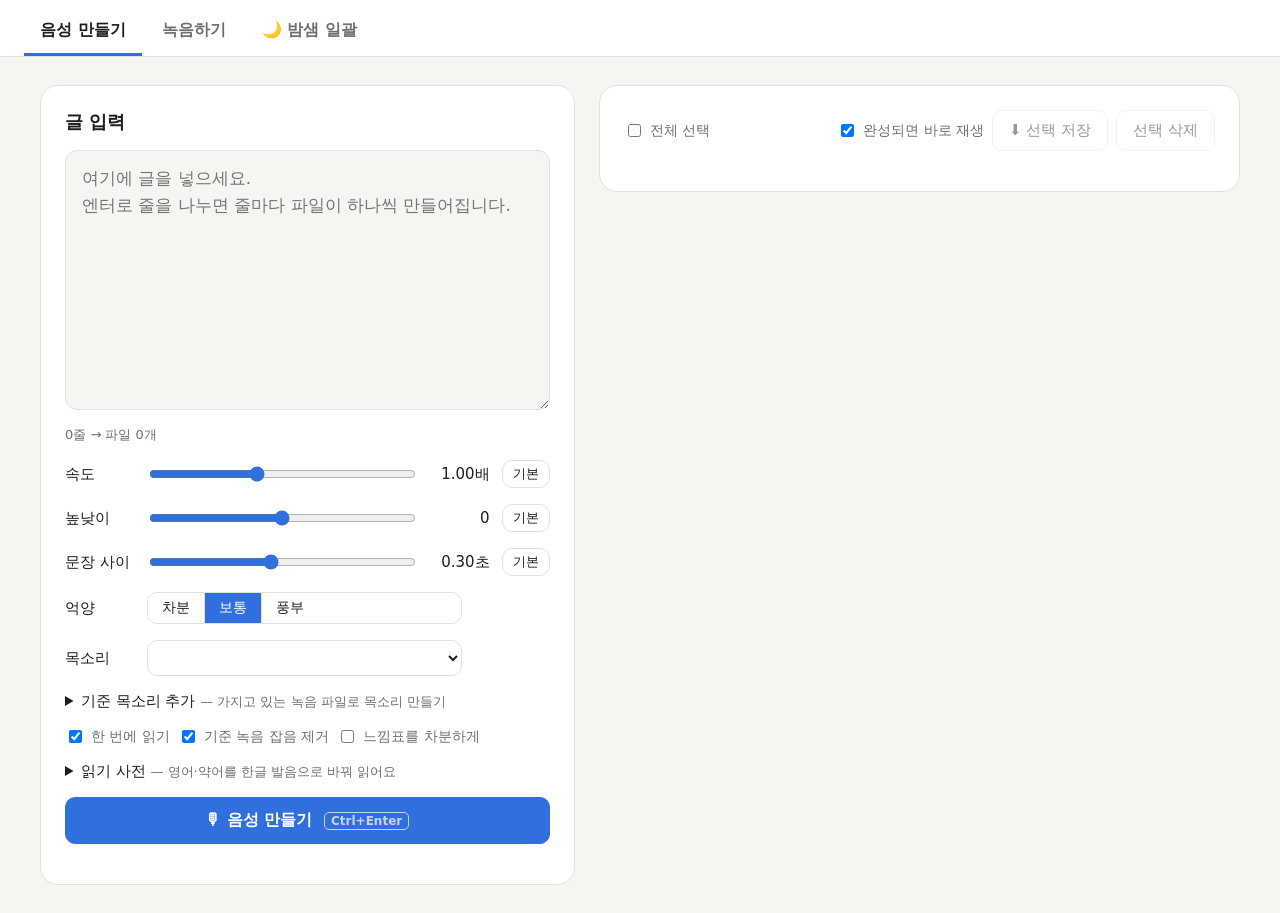
==== commit 1419f139: "자연스러운 목소리 설정 · 기준 목소리 추가 · 화면 칸 크기 조절 · 용어 정리 - 기본 목소리(AI): 억양 값 상향(0.7/0.85/1.0, top_k 50), 한 번에 읽기" ====
--- a/recorder/index.html
+++ b/recorder/index.html
@@ -3,7 +3,7 @@
 <head>
 <meta charset="utf-8">
 <meta name="viewport" content="width=device-width, initial-scale=1">
-<title>내 목소리 스튜디오</title>
+<title>기본 목소리</title>
 <style>
   :root {
     --bg: #f6f5f2; --panel: #ffffff; --text: #1d1d1f; --muted: #6e6e73; --line: #e3e1dc;
@@ -139,16 +139,26 @@
     <textarea id="genText" placeholder="여기에 글을 넣으세요.&#10;엔터로 줄을 나누면 줄마다 파일이 하나씩 만들어집니다."></textarea>
     <div class="note" id="lineInfo">0줄 → 파일 0개</div>
     <button id="fromEditor" hidden title="숏츠 편집기의 장면 문장을 한 줄씩 넣어요">📥 편집기 대본 가져오기</button>
-    <div class="slider"><span>속도</span><input type="range" id="speed" min="0.8" max="1.3" step="0.01" value="1.05"><output id="speedOut">1.05배</output><button data-reset="speed">기본</button></div>
+    <div class="slider"><span>속도</span><input type="range" id="speed" min="0.8" max="1.3" step="0.01" value="1"><output id="speedOut">1.00배</output><button data-reset="speed">기본</button></div>
     <div class="slider"><span>높낮이</span><input type="range" id="pitch" min="-6" max="6" step="0.5" value="0"><output id="pitchOut">0</output><button data-reset="pitch">기본</button></div>
-    <div class="slider"><span>문장 사이</span><input type="range" id="gap" min="0.05" max="0.6" step="0.05" value="0.25"><output id="gapOut">0.25초</output><button data-reset="gap">기본</button></div>
+    <div class="slider"><span>문장 사이</span><input type="range" id="gap" min="0.05" max="0.6" step="0.05" value="0.3"><output id="gapOut">0.30초</output><button data-reset="gap">기본</button></div>
     <div class="slider"><span>억양</span>
       <div class="seg" id="style"><button data-v="calm">차분</button><button data-v="normal">보통</button><button data-v="rich">풍부</button></div>
       <span></span><span></span></div>
     <div class="slider"><span>목소리</span><select id="voice"></select><span></span><span></span></div>
+    <details class="lex" id="refBox">
+      <summary>기준 목소리 추가 <span class="note">— 가지고 있는 녹음 파일로 목소리 만들기</span></summary>
+      <div class="note">10~20초, 조용한 곳에서 <b>말하듯</b> 녹음한 파일이 가장 좋아요. 녹음에서 한 말을 <b>글자 그대로</b> 대본에 적어 주세요. 대본을 비우면 목소리 색깔만 따라 해서 덜 비슷해요.</div>
+      <div class="slider"><span>이름</span><input type="text" id="refName" placeholder="예) 밝은톤" maxlength="40"><span></span><span></span></div>
+      <div class="slider"><span>파일</span><input type="file" id="refFile" accept="audio/*,.wav,.mp3,.m4a,.flac,.ogg,.webm,.aac"><span></span><span></span></div>
+      <textarea id="refText" spellcheck="false" placeholder="녹음에서 한 말을 그대로 적어 주세요."></textarea>
+      <div class="toolbar"><span class="note" id="refMsg"></span><span class="spacer"></span><button id="refSave">목소리 추가</button></div>
+      <div id="refList"></div>
+    </details>
     <div class="toolbar">
-      <label><input type="checkbox" id="denoise" checked> 잡음 제거</label>
-      <label><input type="checkbox" id="calm_exclaim" checked> 느낌표를 자연스럽게 읽기</label>
+      <label title="여러 문장을 따로 만들어 붙이지 않고 한 번에 읽어 억양이 자연스럽게 이어져요"><input type="checkbox" id="whole" checked> 한 번에 읽기</label>
+      <label title="기준 녹음의 잡음만 지워요 (만든 음성에는 손대지 않음)"><input type="checkbox" id="denoise" checked> 기준 녹음 잡음 제거</label>
+      <label title="켜면 느낌표를 마침표처럼 차분하게 읽어요"><input type="checkbox" id="calm_exclaim"> 느낌표를 차분하게</label>
     </div>
     <details class="lex">
       <summary>읽기 사전 <span class="note">— 영어·약어를 한글 발음으로 바꿔 읽어요</span></summary>
@@ -181,7 +191,7 @@
     <div class="slider"><span>억양</span><div class="checks" id="bStyles">
       <label><input type="checkbox" value="calm"> 차분</label><label><input type="checkbox" value="normal" checked> 보통</label><label><input type="checkbox" value="rich"> 풍부</label>
     </div><span></span><span></span></div>
-    <div class="slider"><span>속도</span><select id="bSpeed"><option value="0.95">0.95배</option><option value="1">1.00배</option><option value="1.05" selected>1.05배 (기본)</option><option value="1.1">1.10배</option><option value="1.2">1.20배</option></select><span></span><span></span></div>
+    <div class="slider"><span>속도</span><select id="bSpeed"><option value="0.95">0.95배</option><option value="1" selected>1.00배 (기본)</option><option value="1.05">1.05배</option><option value="1.1">1.10배</option><option value="1.2">1.20배</option></select><span></span><span></span></div>
     <div class="note" id="bInfo"></div>
     <button class="go" id="bGo">🌙 대기열에 걸기</button>
     <div class="note">작업이 남아 있는 동안 PC가 절전 모드로 들어가지 않아요 (화면은 꺼져도 돼요). 이 페이지는 닫아도 되지만 <b>서버 창은 켜 두세요.</b></div>
@@ -500,7 +510,14 @@
 // ---- 음성 만들기 ----
 let genItems = [], selected = new Set(), seen = null, genPlayer = null, pollTimer = null;
 const playQueue = [];
-const DEFAULTS = { speed: 1.05, pitch: 0, gap: 0.25 };
+const DEFAULTS = { speed: 1, pitch: 0, gap: 0.3 };
+// 자연스러운 목소리 기본값으로 바뀐 뒤 처음 열 때, 예전에 저장된 속도·억양·느낌표 설정을 한 번 지움
+try {
+  if (localStorage.getItem("naturalDefaults") !== "1") {
+    for (const k of ["speed", "gap", "style", "calm_exclaim"]) localStorage.removeItem(k);
+    localStorage.setItem("naturalDefaults", "1");
+  }
+} catch {}
 const STYLE_NAMES = { calm: "차분", normal: "보통", rich: "풍부" };
 
 function pref(k, v) { try { if (v === undefined) return localStorage.getItem(k); localStorage.setItem(k, v); } catch {} }
@@ -518,7 +535,7 @@
   $("gapOut").textContent = `${(+$("gap").value).toFixed(2)}초`;
 }
 sliderLabels();
-for (const k of ["autoPlay", "denoise", "calm_exclaim"]) {
+for (const k of ["autoPlay", "denoise", "calm_exclaim", "whole"]) {
   const v = pref(k); if (v === "0" || v === "1") $(k).checked = v === "1";
   $(k).addEventListener("change", e => pref(k, e.target.checked ? "1" : "0"));
 }
@@ -536,6 +553,48 @@
   sel.value = voices.some(v => v.id === want) ? want : "A";
 }
 $("voice").addEventListener("change", e => pref("voice", e.target.value));
+
+// ---- 기준 목소리 추가: 가지고 있는 녹음 파일 + 그 대본 → voices/ 폴더 ----
+async function renderRefList() {
+  const { voices } = await api("GET", "/api/tts/voices");
+  const box = $("refList");
+  box.innerHTML = "";
+  for (const v of voices.filter(v => v.id.startsWith("file:"))) {
+    const row = document.createElement("div");
+    row.className = "toolbar";
+    row.innerHTML = `<span class="spacer"></span><button data-act="del" title="이 기준 목소리 지우기">✕</button>`;
+    const t = document.createElement("span"); t.textContent = v.label; row.prepend(t);
+    row.querySelector("button").addEventListener("click", async () => {
+      if (!confirm(`기준 목소리 「${v.id.slice(5)}」를 지울까요? (파일도 지워져요)`)) return;
+      await api("DELETE", `/api/voices/${encodeURIComponent(v.id.slice(5))}`);
+      await loadVoices(); renderRefList();
+    });
+    box.appendChild(row);
+  }
+}
+$("refBox").addEventListener("toggle", () => { if ($("refBox").open) renderRefList().catch(() => {}); });
+$("refFile").addEventListener("change", () => {
+  const f = $("refFile").files[0];
+  if (f && !$("refName").value.trim()) $("refName").value = f.name.replace(/\.[^.]+$/, "").slice(0, 40);
+});
+$("refSave").addEventListener("click", async () => {
+  const f = $("refFile").files[0], name = $("refName").value.trim();
+  if (!f || !name) { $("refMsg").textContent = "이름과 파일을 넣어 주세요."; return; }
+  const ext = (f.name.match(/\.([^.]+)$/) || [, "wav"])[1];
+  $("refSave").disabled = true; $("refMsg").textContent = "올리는 중…";
+  try {
+    const r = await fetch(`/api/voices?name=${encodeURIComponent(name)}&ext=${encodeURIComponent(ext)}`, { method: "POST", body: f });
+    if (!r.ok) throw new Error(`${r.status} ${await r.text()}`);
+    const { id } = await r.json();
+    await api("PUT", `/api/voices/${encodeURIComponent(id.slice(5))}/text`, { text: $("refText").value });
+    await loadVoices();
+    $("voice").value = id; pref("voice", id);
+    $("refMsg").textContent = `「${name}」 목소리를 추가하고 골랐어요.`;
+    $("refFile").value = ""; $("refName").value = ""; $("refText").value = "";
+    renderRefList();
+  } catch (e) { $("refMsg").textContent = "추가하지 못했어요: " + e.message; }
+  $("refSave").disabled = false;
+});
 function voiceLabel(id) {
   const o = [...$("voice").options].find(o => o.value === id);
   return "목소리 " + (o ? o.textContent.replace(/^녹음: /, "").slice(0, 14) + "…" : id);
@@ -590,7 +649,8 @@
 
 function genOpts() {
   return { speed: +$("speed").value, pitch: +$("pitch").value, gap: +$("gap").value, style,
-    voice: $("voice").value || "A", denoise: $("denoise").checked, calm_exclaim: $("calm_exclaim").checked };
+    voice: $("voice").value || "A", denoise: $("denoise").checked, calm_exclaim: $("calm_exclaim").checked,
+    whole: $("whole").checked };
 }
 
 async function generate() {
@@ -827,7 +887,7 @@
   try {
     for (const j of todo) {
       await api("POST", "/api/tts/generate", { text: j.lines.join("\n"), pitch: d.pitch, gap: d.gap, denoise: d.denoise,
-        calm_exclaim: d.calm_exclaim, ...j.o, tag: j.tag });
+        calm_exclaim: d.calm_exclaim, whole: d.whole, ...j.o, tag: j.tag });
     }
     alert(`${todo.length}개 버전을 대기열에 걸었어요. 서버 창은 켜 두세요.`);
   } catch (e) { alert("대기열에 걸지 못했어요: " + e.message); }
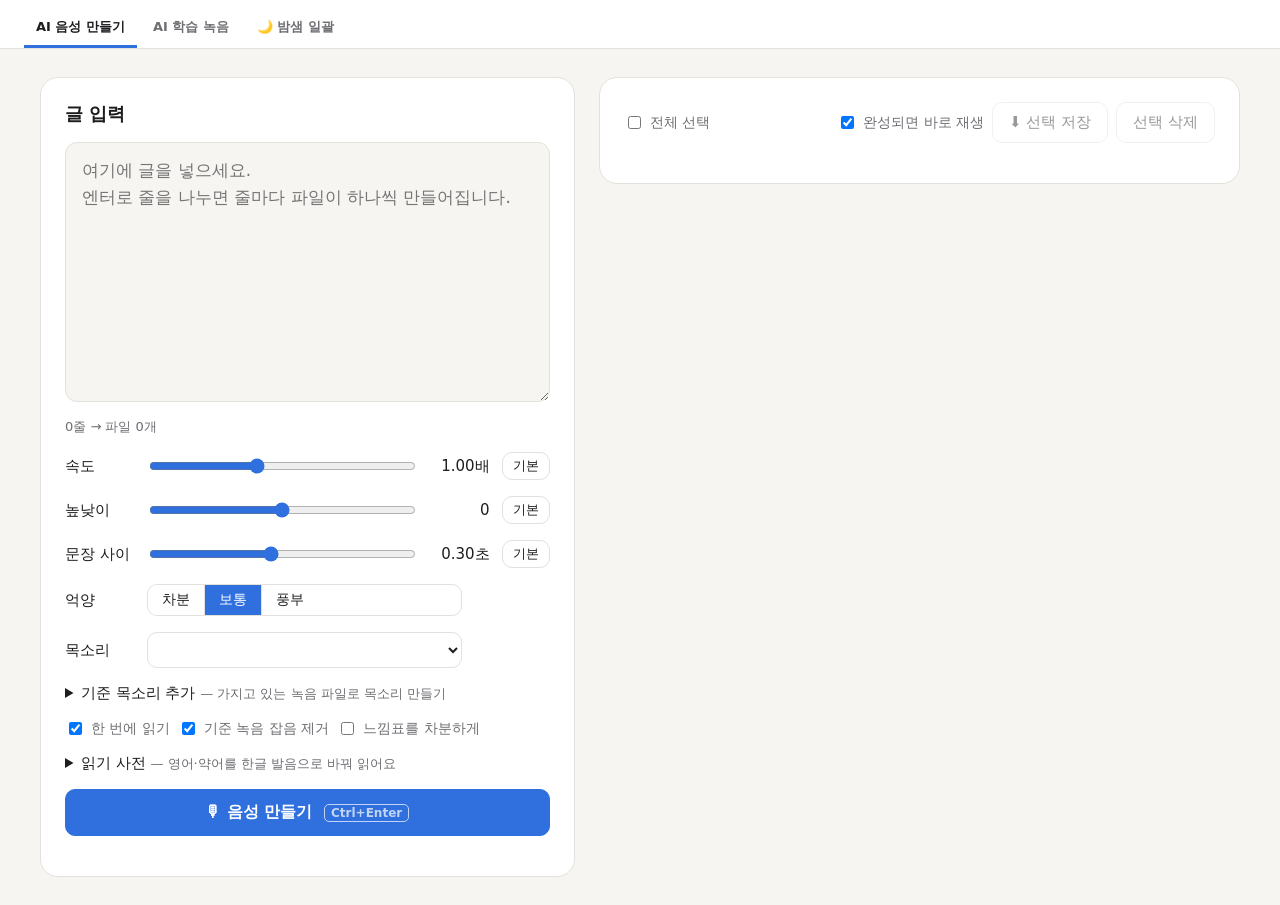
==== commit 42c5791b: "목소리 화면 고르기 단순화 · 기본 목소리 탭 이름 정리 - 위쪽 「직접 녹음 / 기본 목소리」 선택 칸 없앰: 목소리 입히기에서 고른 대로 같이 쓰기 화면이 정해짐 - 목소리 입" ====
--- a/recorder/index.html
+++ b/recorder/index.html
@@ -17,8 +17,8 @@
   body { margin: 0; background: var(--bg); color: var(--text);
     font-family: "Pretendard", "Malgun Gothic", system-ui, sans-serif; }
   nav.tabs { display: flex; gap: 4px; padding: 10px 24px 0; border-bottom: 1px solid var(--line); background: var(--panel); }
-  nav.tabs button { border: 0; border-bottom: 3px solid transparent; border-radius: 0; background: none; padding: 10px 16px 12px;
-    font-size: 16px; font-weight: 600; color: var(--muted); }
+  nav.tabs button { white-space: nowrap; flex: none; border: 0; border-bottom: 3px solid transparent; border-radius: 0; background: none; padding: 8px 12px 9px;
+    font-size: 13px; font-weight: 600; color: var(--muted); }
   nav.tabs button.on { color: var(--text); border-bottom-color: var(--accent); }
   [hidden] { display: none !important; }
   .app { display: grid; grid-template-columns: 1fr 320px; min-height: calc(100vh - 52px); }
@@ -119,7 +119,10 @@
   @media (max-width: 860px) {
     .app, .gen { grid-template-columns: 1fr; }
     .gen { padding: 16px; }
-    nav.tabs { padding: 6px 8px 0; }
+    nav.tabs { padding: 6px 8px 0; gap: 0; overflow-x: auto; }
+    nav.tabs button { padding: 7px 8px 8px; font-size: 12px; }
+    .panel { padding: 16px; border-radius: 14px; }
+    .slider { grid-template-columns: 56px 1fr auto auto; gap: 8px; font-size: 14px; }
     main { padding: 16px; }
     .card { padding: 24px 20px; }
     aside { position: static; max-height: 50vh; border-left: 0; border-top: 1px solid var(--line); }
@@ -128,8 +131,8 @@
 </head>
 <body>
 <nav class="tabs">
-  <button data-tab="gen">음성 만들기</button>
-  <button data-tab="rec">녹음하기</button>
+  <button data-tab="gen" title="글을 넣어 AI가 내 목소리 파일을 만들어요">AI 음성 만들기</button>
+  <button data-tab="rec" title="AI가 따라 할 내 목소리를 녹음해요. 이 녹음은 영상에 들어가지 않아요">AI 학습 녹음</button>
   <button data-tab="batch">🌙 밤샘 일괄</button>
 </nav>
 
@@ -695,7 +698,7 @@
   lineInfo();
 
   const box = $("items");
-  if (!genItems.length) { box.innerHTML = '<div class="empty">아직 만든 음성이 없어요.<br>왼쪽에 글을 넣고 “음성 만들기”를 눌러 보세요.</div>'; }
+  if (!genItems.length) { box.innerHTML = '<div class="empty">아직 만든 음성이 없어요.<br>왼쪽에 글을 넣고 “음성 만들기”를 눌러 보세요.<br>숏츠 편집기의 🎙 목소리 입히기를 쓰면 여기서 따로 만들 필요 없이 장면에 바로 들어가요.</div>'; }
   else {
     // Keep existing rows (and their playing <audio>) when nothing about them changed.
     const old = new Map([...box.querySelectorAll(".gi")].map(el => [el.dataset.id, el]));
